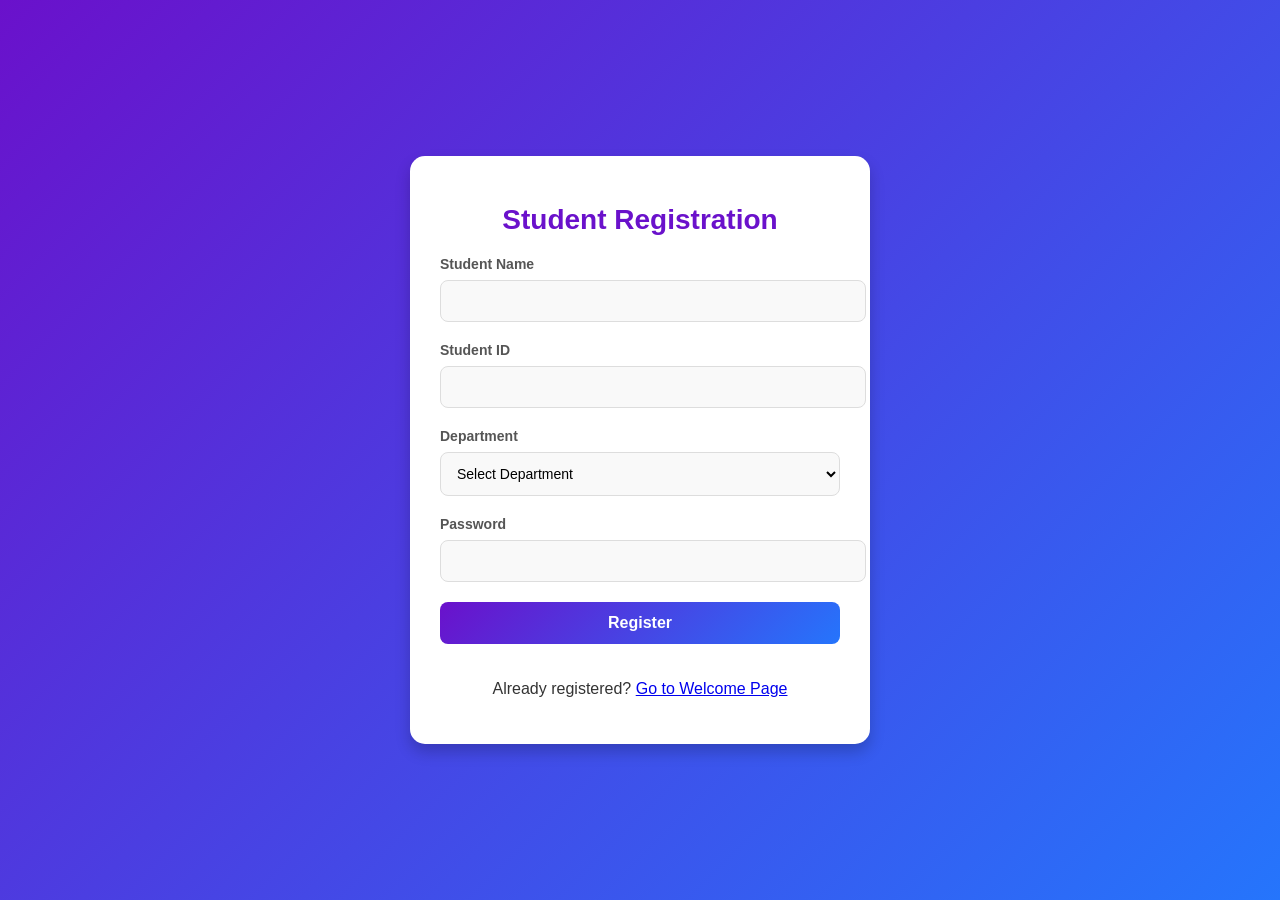
==== index.html @ 89f1088a "Add files via upload" ====
<!DOCTYPE html>
<html lang="en">
<head>
    <meta charset="UTF-8">
    <meta name="viewport" content="width=device-width, initial-scale=1.0">
    <title>Student Registration</title>
    <link rel="stylesheet" href="styles.css">
</head>
<body>
    <div class="container">
        <h1>Student Registration</h1>
        <form id="registrationForm">
            <div class="form-group">
                <label for="student-name">Student Name</label>
                <input type="text" id="student-name" name="student_name" required>
            </div>
            <div class="form-group">
                <label for="student-id">Student ID</label>
                <input type="text" id="student-id" name="student_id" required pattern="[A-Za-z0-9]+" title="Only letters and numbers allowed">
            </div>
            <div class="form-group">
                <label for="department">Department</label>
                <select id="department" name="department" required>
                    <option value="">Select Department</option>
                    <option value="Computer Science">Computer Science</option>
                    <option value="Electrical Engineering">Electrical Engineering</option>
                    <option value="Mechanical Engineering">Mechanical Engineering</option>
                    <option value="Civil Engineering">Civil Engineering</option>
                </select>
            </div>
            <div class="form-group">
                <label for="password">Password</label>
                <input type="password" id="password" name="password" required>
            </div>
            <div class="form-group">
                <input type="submit" value="Register">
            </div>
        </form>

        <p>Already registered? <a href="welcome.html">Go to Welcome Page</a></p>
    </div>

    <script src="script.js"></script>
</body>
</html>
---- styles.css ----
/* General Styling */
body {
    font-family: 'Poppins', sans-serif;
    margin: 0;
    padding: 0;
    background: linear-gradient(135deg, #6a11cb, #2575fc);
    display: flex;
    justify-content: center;
    align-items: center;
    min-height: 100vh;
    color: #333;
}

/* Container */
.container {
    background-color: #ffffff;
    border-radius: 15px;
    box-shadow: 0px 8px 15px rgba(0, 0, 0, 0.2);
    width: 400px;
    padding: 30px;
    text-align: center;
    animation: fadeIn 1s ease;
}

/* Title */
h1 {
    color: #6a11cb;
    font-size: 28px;
    font-weight: bold;
    margin-bottom: 20px;
}

/* Form */
form {
    display: flex;
    flex-direction: column;
}

.form-group {
    margin-bottom: 20px;
    text-align: left;
}

label {
    display: block;
    font-size: 14px;
    font-weight: 600;
    margin-bottom: 8px;
    color: #555;
}

input, select {
    width: 100%;
    padding: 12px;
    font-size: 14px;
    border: 1px solid #ddd;
    border-radius: 8px;
    background: #f9f9f9;
}

input:focus, select:focus {
    border-color: #6a11cb;
    box-shadow: 0 0 8px rgba(106, 17, 203, 0.3);
}

input[type="submit"] {
    background: linear-gradient(135deg, #6a11cb, #2575fc);
    color: white;
    border: none;
    padding: 12px;
    border-radius: 8px;
    font-size: 16px;
    font-weight: bold;
    cursor: pointer;
    transition: all 0.3s ease;
}

input[type="submit"]:hover {
    background: linear-gradient(135deg, #2575fc, #6a11cb);
}

/* Responsive */
@media screen and (max-width: 480px) {
    .container {
        width: 90%;
    }
}
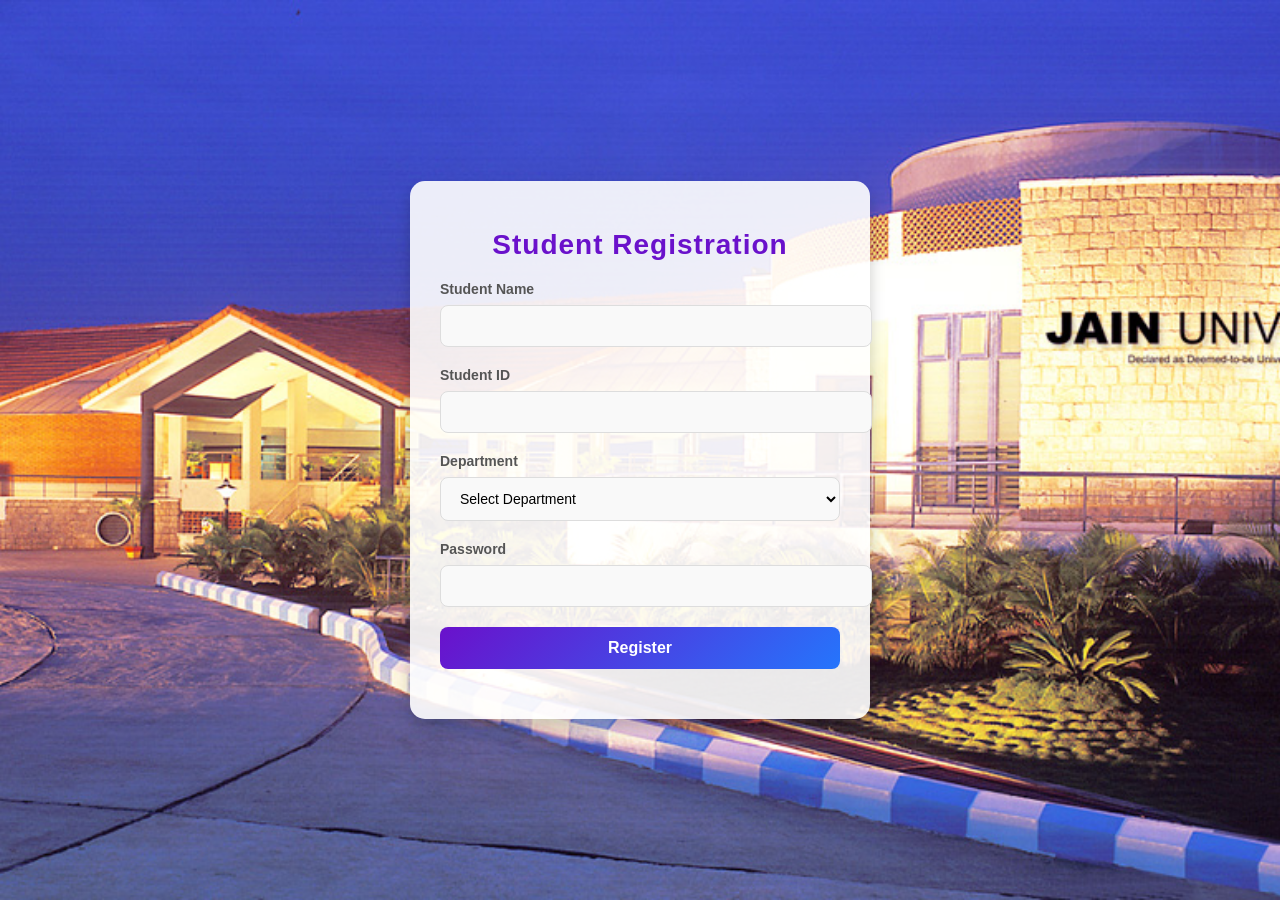
==== commit 1c911d9e: "Add files via upload" ====
--- a/index.html
+++ b/index.html
@@ -9,7 +9,7 @@
 <body>
     <div class="container">
         <h1>Student Registration</h1>
-        <form id="registrationForm">
+        <form id="register-form">
             <div class="form-group">
                 <label for="student-name">Student Name</label>
                 <input type="text" id="student-name" name="student_name" required>
@@ -36,8 +36,6 @@
                 <input type="submit" value="Register">
             </div>
         </form>
-
-        <p>Already registered? <a href="welcome.html">Go to Welcome Page</a></p>
     </div>
 
     <script src="script.js"></script>
--- a/styles.css
+++ b/styles.css
@@ -1,9 +1,8 @@
-/* General Styling */
 body {
     font-family: 'Poppins', sans-serif;
     margin: 0;
     padding: 0;
-    background: linear-gradient(135deg, #6a11cb, #2575fc);
+    background: url('image.jpg') no-repeat center center/cover;
     display: flex;
     justify-content: center;
     align-items: center;
@@ -11,9 +10,9 @@
     color: #333;
 }
 
-/* Container */
+/* Container for the form */
 .container {
-    background-color: #ffffff;
+    background-color: rgba(255, 255, 255, 0.9); /* Slight transparency */
     border-radius: 15px;
     box-shadow: 0px 8px 15px rgba(0, 0, 0, 0.2);
     width: 400px;
@@ -22,15 +21,16 @@
     animation: fadeIn 1s ease;
 }
 
-/* Title */
+/* Title styling */
 h1 {
     color: #6a11cb;
     font-size: 28px;
     font-weight: bold;
     margin-bottom: 20px;
+    letter-spacing: 1px;
 }
 
-/* Form */
+/* Form styling */
 form {
     display: flex;
     flex-direction: column;
@@ -51,10 +51,12 @@
 
 input, select {
     width: 100%;
-    padding: 12px;
+    padding: 12px 15px;
     font-size: 14px;
     border: 1px solid #ddd;
     border-radius: 8px;
+    outline: none;
+    transition: all 0.3s ease;
     background: #f9f9f9;
 }
 
@@ -77,11 +79,35 @@
 
 input[type="submit"]:hover {
     background: linear-gradient(135deg, #2575fc, #6a11cb);
+    box-shadow: 0px 5px 15px rgba(106, 17, 203, 0.4);
 }
 
-/* Responsive */
+/* Dropdown styling */
+select option {
+    padding: 10px;
+    color: #555;
+}
+
+/* Animation for container */
+@keyframes fadeIn {
+    from {
+        opacity: 0;
+        transform: translateY(-30px);
+    }
+    to {
+        opacity: 1;
+        transform: translateY(0);
+    }
+}
+
+/* Responsive Design */
 @media screen and (max-width: 480px) {
     .container {
         width: 90%;
+        padding: 20px;
+    }
+
+    h1 {
+        font-size: 22px;
     }
 }
